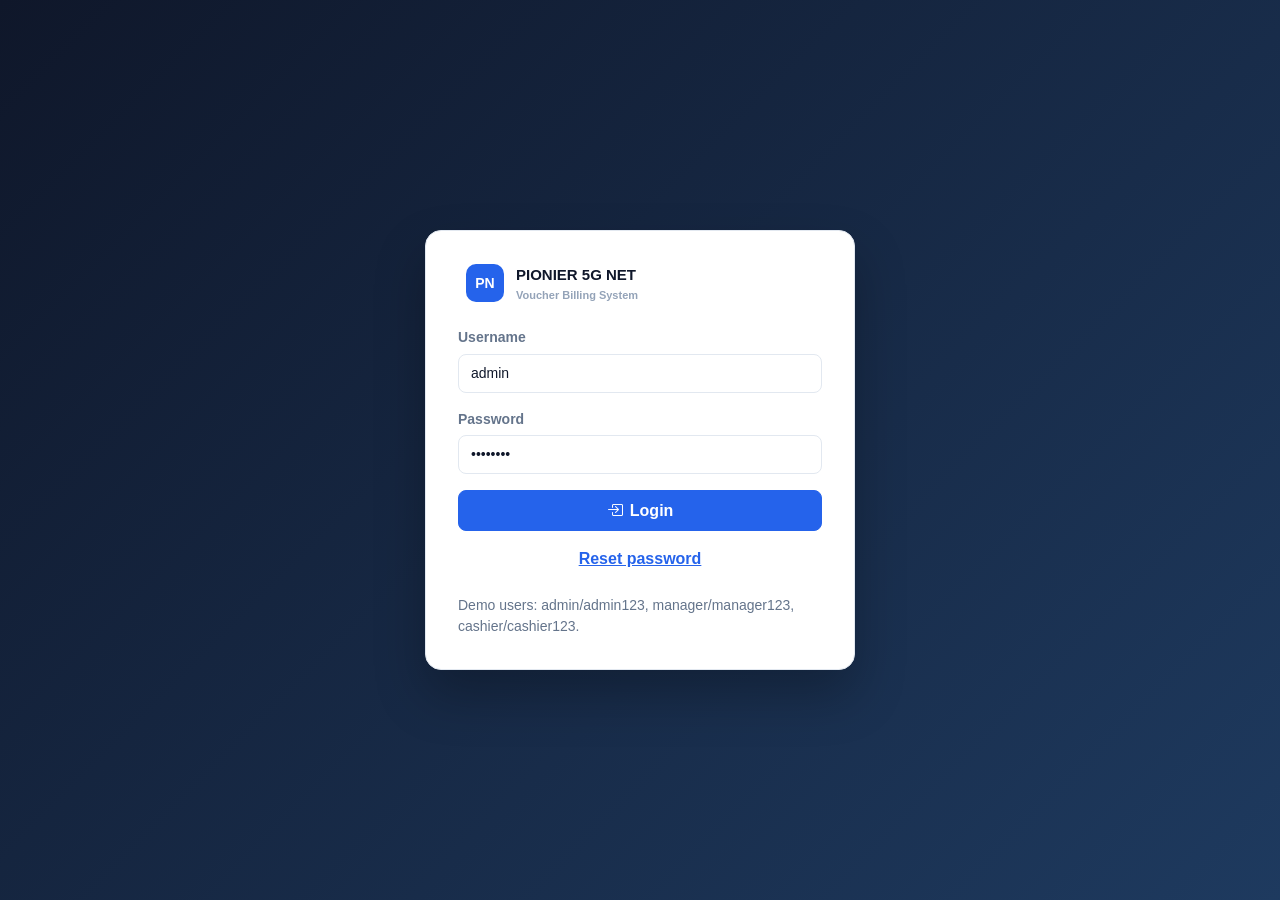
==== index.html @ 79c86076 "Add index.html for GitHub Pages" ====
<!doctype html>
<html lang="en">
<head><meta charset="utf-8"><meta http-equiv="refresh" content="0;url=backend-admin.html"><title>PIONIER 5G NET</title></head>
<body><a href="backend-admin.html">PIONIER 5G NET Billing System</a></body>
</html>
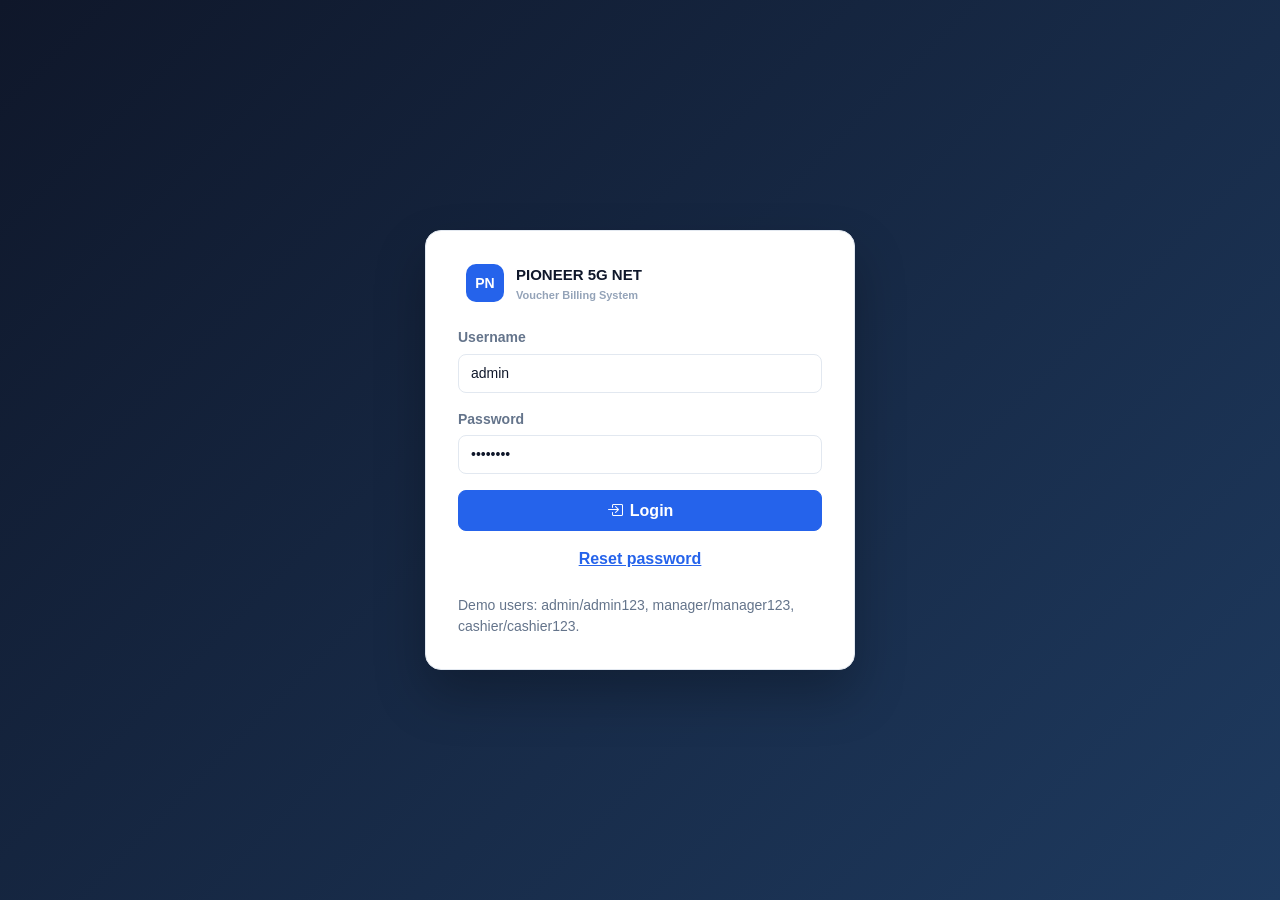
==== commit e5172f24: "PIONIER -> PIONEER" ====
--- a/index.html
+++ b/index.html
@@ -1,5 +1,5 @@
 <!doctype html>
 <html lang="en">
-<head><meta charset="utf-8"><meta http-equiv="refresh" content="0;url=backend-admin.html"><title>PIONIER 5G NET</title></head>
-<body><a href="backend-admin.html">PIONIER 5G NET Billing System</a></body>
+<head><meta charset="utf-8"><meta http-equiv="refresh" content="0;url=backend-admin.html"><title>PIONEER 5G NET</title></head>
+<body><a href="backend-admin.html">PIONEER 5G NET Billing System</a></body>
 </html>
